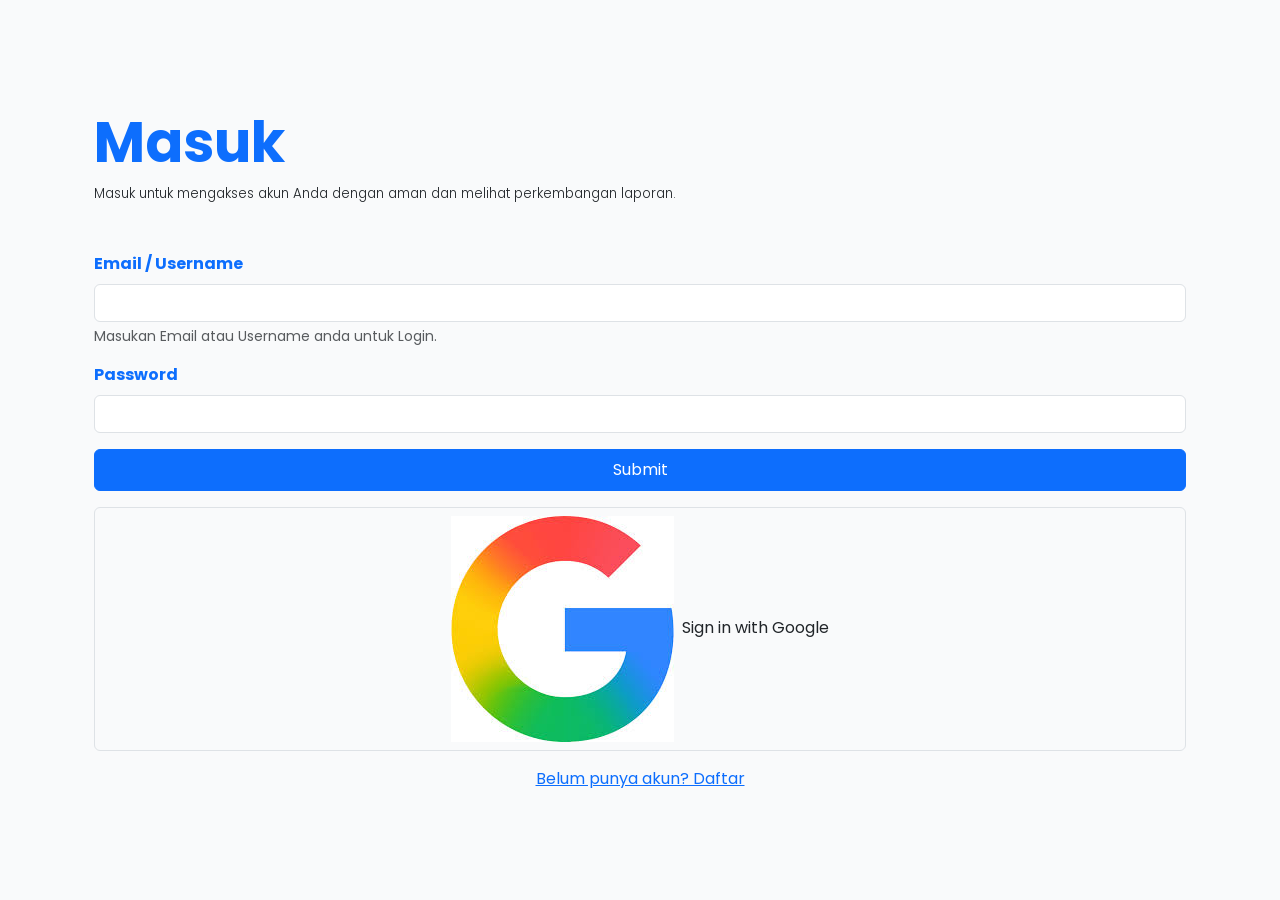
==== laporan_masyarakat(2)/masuk.html @ 66784502 "Add files via upload bug tadi" ====
<!doctype html>
<html lang="en">

<head>
    <meta charset="utf-8">
    <meta name="viewport" content="width=device-width, initial-scale=1">
    <title>Bootstrap demo</title>
    <!-- Swiper CSS -->
    <link rel="stylesheet" href="https://cdn.jsdelivr.net/npm/swiper@11/swiper-bundle.min.css">

    <!-- Link icon Boostrap -->
    <link rel="stylesheet" href="https://cdn.jsdelivr.net/npm/bootstrap-icons@1.13.1/font/bootstrap-icons.min.css">
    <!-- link css -->
    <link rel="stylesheet" href="laporan.css">
    <!-- Link boostrap- -->
    <link href="https://cdn.jsdelivr.net/npm/bootstrap@5.3.8/dist/css/bootstrap.min.css" rel="stylesheet"
        integrity="sha384-sRIl4kxILFvY47J16cr9ZwB07vP4J8+LH7qKQnuqkuIAvNWLzeN8tE5YBujZqJLB" crossorigin="anonymous">
    <style>
        @import url('https://fonts.googleapis.com/css2?family=Poppins:wght@400;600;700&display=swap');

        * {
            padding: 0;
            margin: 0;
            box-sizing: border-box;
        }

        html {
            font-family: 'Poppins';
            /* font-size: 62.5%; */

        }

        body {
            font-family: 'Poppins' !important;
            background-color: #F9FAFB !important;

        }
    </style>
</head>

<body class="min-vh-100 d-flex justify-content-center align-items-center">

    <!-- Main  Content -->
    <div class="container p-4 ">

        <form class="mb-3">
            <div class="headline mb-5">
                <h1 class="text-primary fw-bold display-4">Masuk</h1>
                <p class="lead" style="font-size:smaller;">Masuk untuk mengakses akun Anda dengan aman dan melihat
                    perkembangan laporan.</p>
            </div>
            <div class="mb-3">
                <label for="exampleInputEmail1" class="form-label text-primary fw-bold">Email / Username</label>
                <input type="email" class="form-control" id="exampleInputEmail1" aria-describedby="emailHelp">
                <div id="emailHelp" class="form-text">Masukan Email atau Username anda untuk Login.</div>
            </div>


            <div class="mb-3">
                <label for="exampleInputPassword1" class="form-label text-primary fw-bold">Password</label>
                <input type="password" class="form-control" id="exampleInputPassword1">
            </div>

            <button type="submit" class="btn btn-primary w-100 mb-3 py-2">Submit</button>
            <button class="btn google btn-white border w-100 py-2 " type="submit"><img src="google.jpg" class="pe-2"
                    alt="">Sign in with Google</button>

        </form>
        <div class="text-center">
            <a href="daftar.html" class="">Belum punya akun? Daftar</a>

        </div>
    </div>


    <!-- Link Bostrap Js -->
    <script src="https://cdn.jsdelivr.net/npm/bootstrap@5.3.8/dist/js/bootstrap.bundle.min.js"
        integrity="sha384-FKyoEForCGlyvwx9Hj09JcYn3nv7wiPVlz7YYwJrWVcXK/BmnVDxM+D2scQbITxI"
        crossorigin="anonymous"></script>

</body>

</html>
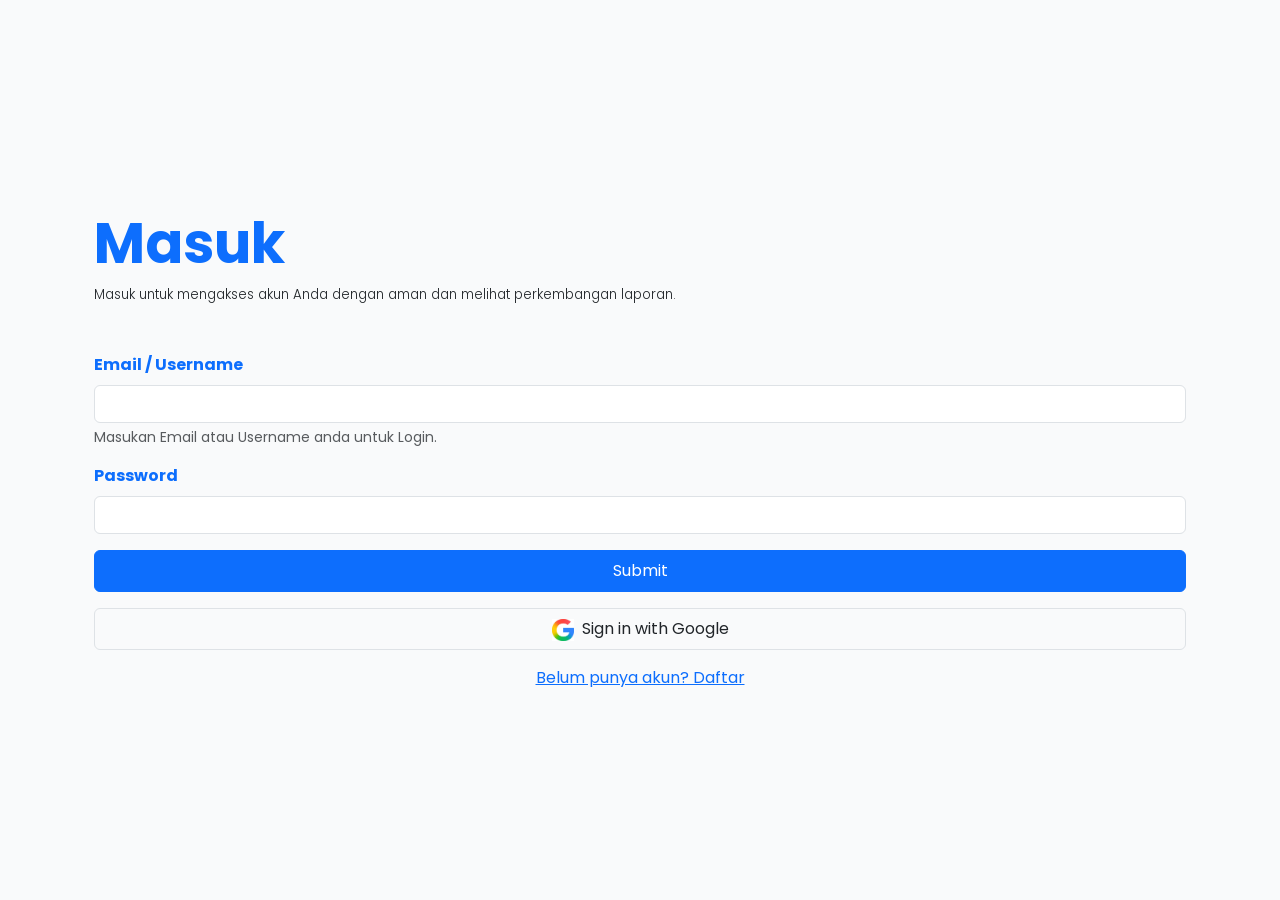
==== commit f342283c: "Add files via upload mengatur link agar halaman saling terhubung" ====
--- a/laporan_masyarakat(2)/masuk.html
+++ b/laporan_masyarakat(2)/masuk.html
@@ -35,6 +35,9 @@
             background-color: #F9FAFB !important;
 
         }
+        .google img {
+            width: 30px;
+        }
     </style>
 </head>
 
@@ -67,7 +70,7 @@
 
         </form>
         <div class="text-center">
-            <a href="daftar.html" class="">Belum punya akun? Daftar</a>
+            <a href="'../../daftar.html'" class="">Belum punya akun? Daftar</a>
 
         </div>
     </div>
